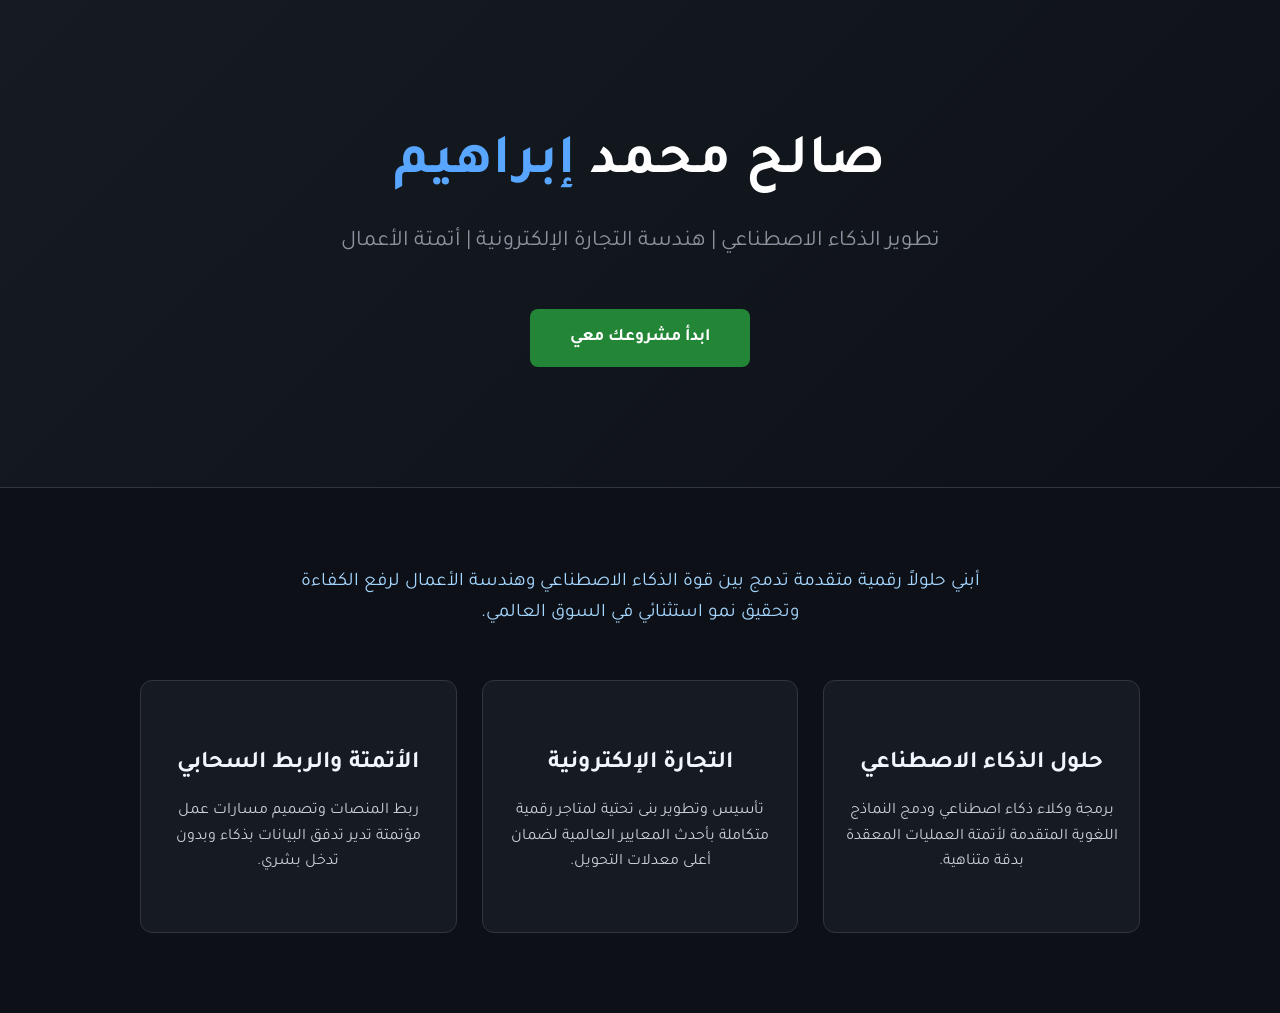
==== index.html @ e8e5a3b8 "Add initial index.html for personal website" ====
<!DOCTYPE html>
<html lang="ar" dir="rtl">
<head>
    <meta charset="UTF-8">
    <meta name="viewport" content="width=device-width, initial-scale=1.0">
    <title>صالح محمد إبراهيم | الموقع الرسمي</title>
    <link href="https://fonts.googleapis.com/css2?family=Tajawal:wght@400;700&display=swap" rel="stylesheet">
    <style>
        body { font-family: 'Tajawal', sans-serif; background-color: #0d1117; color: #c9d1d9; margin: 0; padding: 0; line-height: 1.6; }
        header { text-align: center; padding: 120px 20px; background: linear-gradient(135deg, #161b22, #0d1117); border-bottom: 1px solid #30363d; }
        h1 { font-size: 3.5rem; color: #ffffff; margin: 0; letter-spacing: 1px; }
        h1 span { color: #58a6ff; }
        h2 { font-size: 1.4rem; color: #8b949e; font-weight: 400; margin-top: 15px; }
        .container { max-width: 1000px; margin: 60px auto; padding: 20px; text-align: center; }
        .bio { font-size: 1.2rem; color: #a5d6ff; max-width: 700px; margin: 0 auto 50px auto; }
        .grid { display: grid; grid-template-columns: repeat(auto-fit, minmax(280px, 1fr)); gap: 25px; }
        .card { background: #161b22; border: 1px solid #30363d; padding: 40px 20px; border-radius: 12px; transition: all 0.3s ease; }
        .card:hover { border-color: #58a6ff; transform: translateY(-5px); box-shadow: 0 10px 20px rgba(0,0,0,0.5); }
        .card h3 { color: #f0f6fc; font-size: 1.5rem; margin-bottom: 15px; }
        .btn { display: inline-block; padding: 15px 40px; background: #238636; color: #fff; text-decoration: none; border-radius: 8px; margin-top: 30px; font-weight: bold; font-size: 1.1rem; transition: 0.3s; }
        .btn:hover { background: #2ea043; box-shadow: 0 0 15px rgba(46, 160, 67, 0.4); }
    </style>
</head>
<body>

<header>
    <h1>صالح محمد <span>إبراهيم</span></h1>
    <h2>تطوير الذكاء الاصطناعي | هندسة التجارة الإلكترونية | أتمتة الأعمال</h2>
    <a href="#contact" class="btn">ابدأ مشروعك معي</a>
</header>

<div class="container">
    <p class="bio">أبني حلولاً رقمية متقدمة تدمج بين قوة الذكاء الاصطناعي وهندسة الأعمال لرفع الكفاءة وتحقيق نمو استثنائي في السوق العالمي.</p>
    
    <div class="grid">
        <div class="card">
            <h3>حلول الذكاء الاصطناعي</h3>
            <p>برمجة وكلاء ذكاء اصطناعي ودمج النماذج اللغوية المتقدمة لأتمتة العمليات المعقدة بدقة متناهية.</p>
        </div>
        <div class="card">
            <h3>التجارة الإلكترونية</h3>
            <p>تأسيس وتطوير بنى تحتية لمتاجر رقمية متكاملة بأحدث المعايير العالمية لضمان أعلى معدلات التحويل.</p>
        </div>
        <div class="card">
            <h3>الأتمتة والربط السحابي</h3>
            <p>ربط المنصات وتصميم مسارات عمل مؤتمتة تدير تدفق البيانات بذكاء وبدون تدخل بشري.</p>
        </div>
    </div>
</div>

</body>
</html>
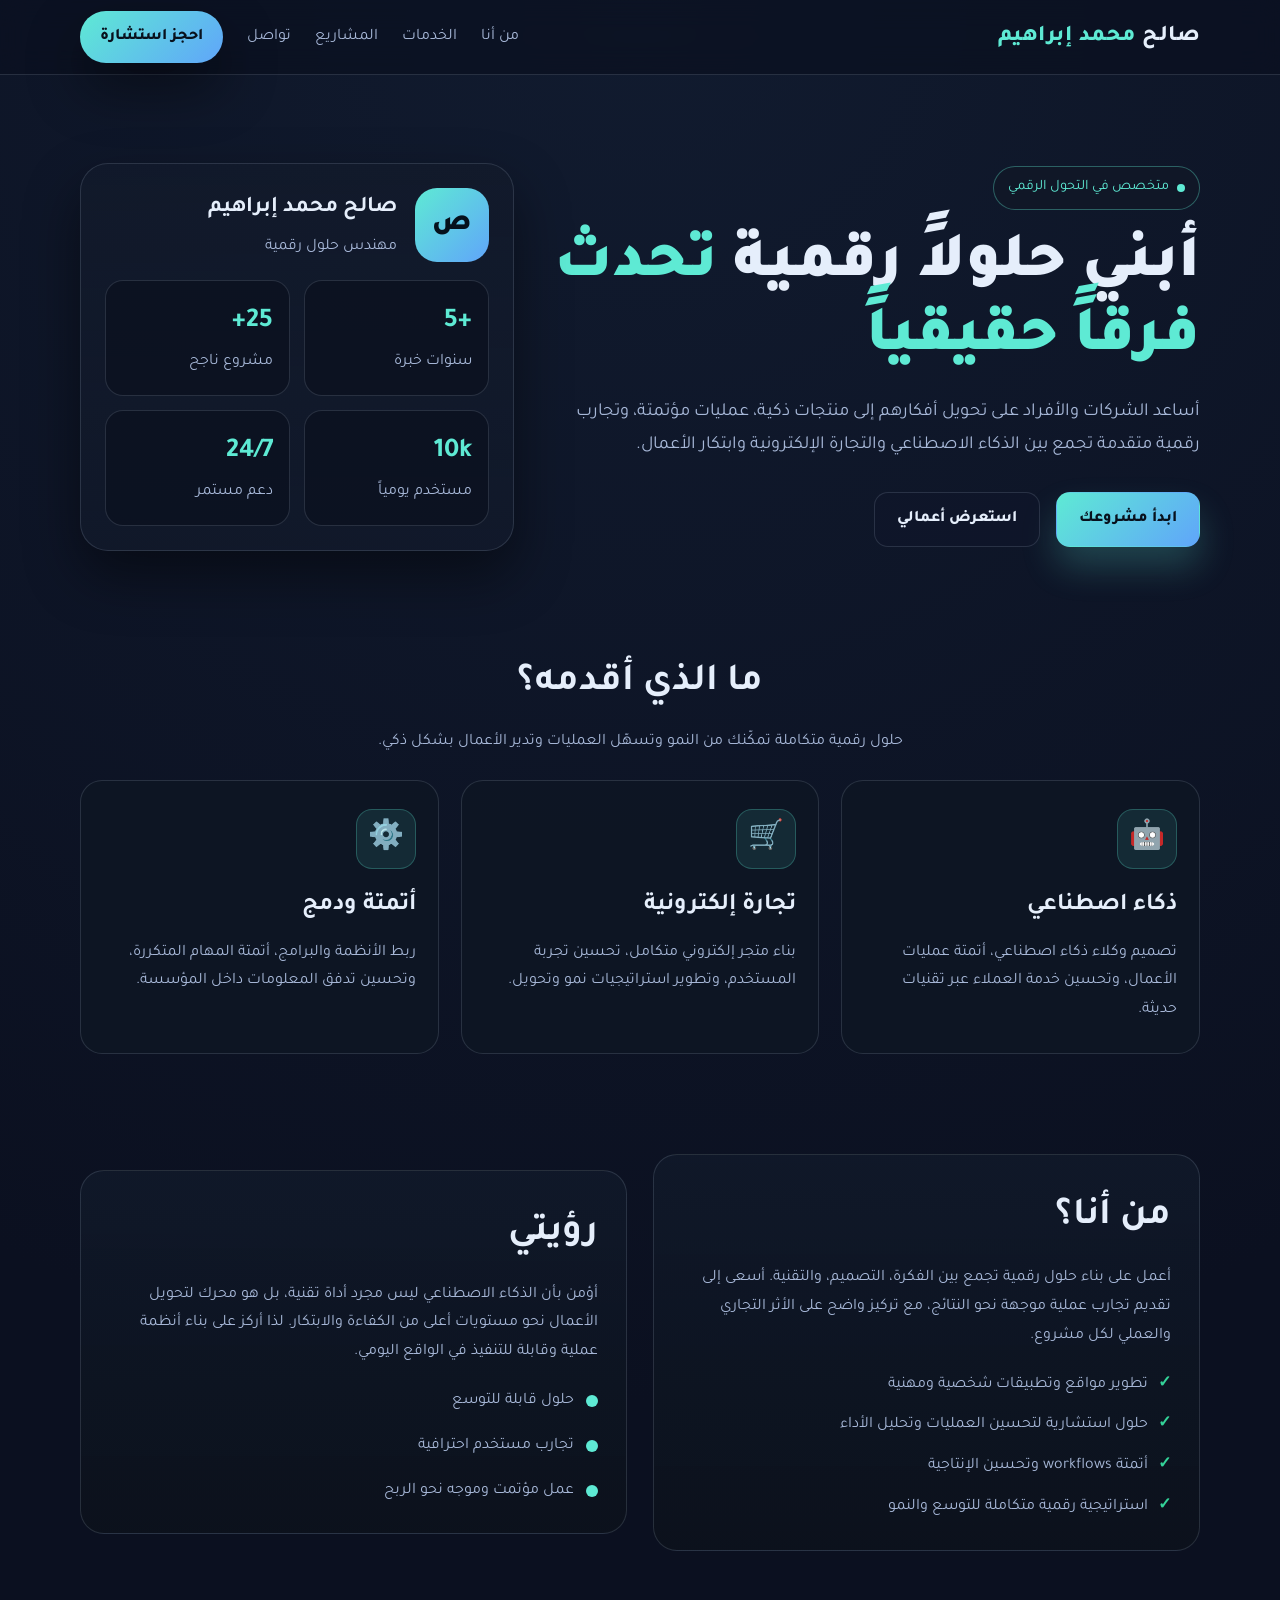
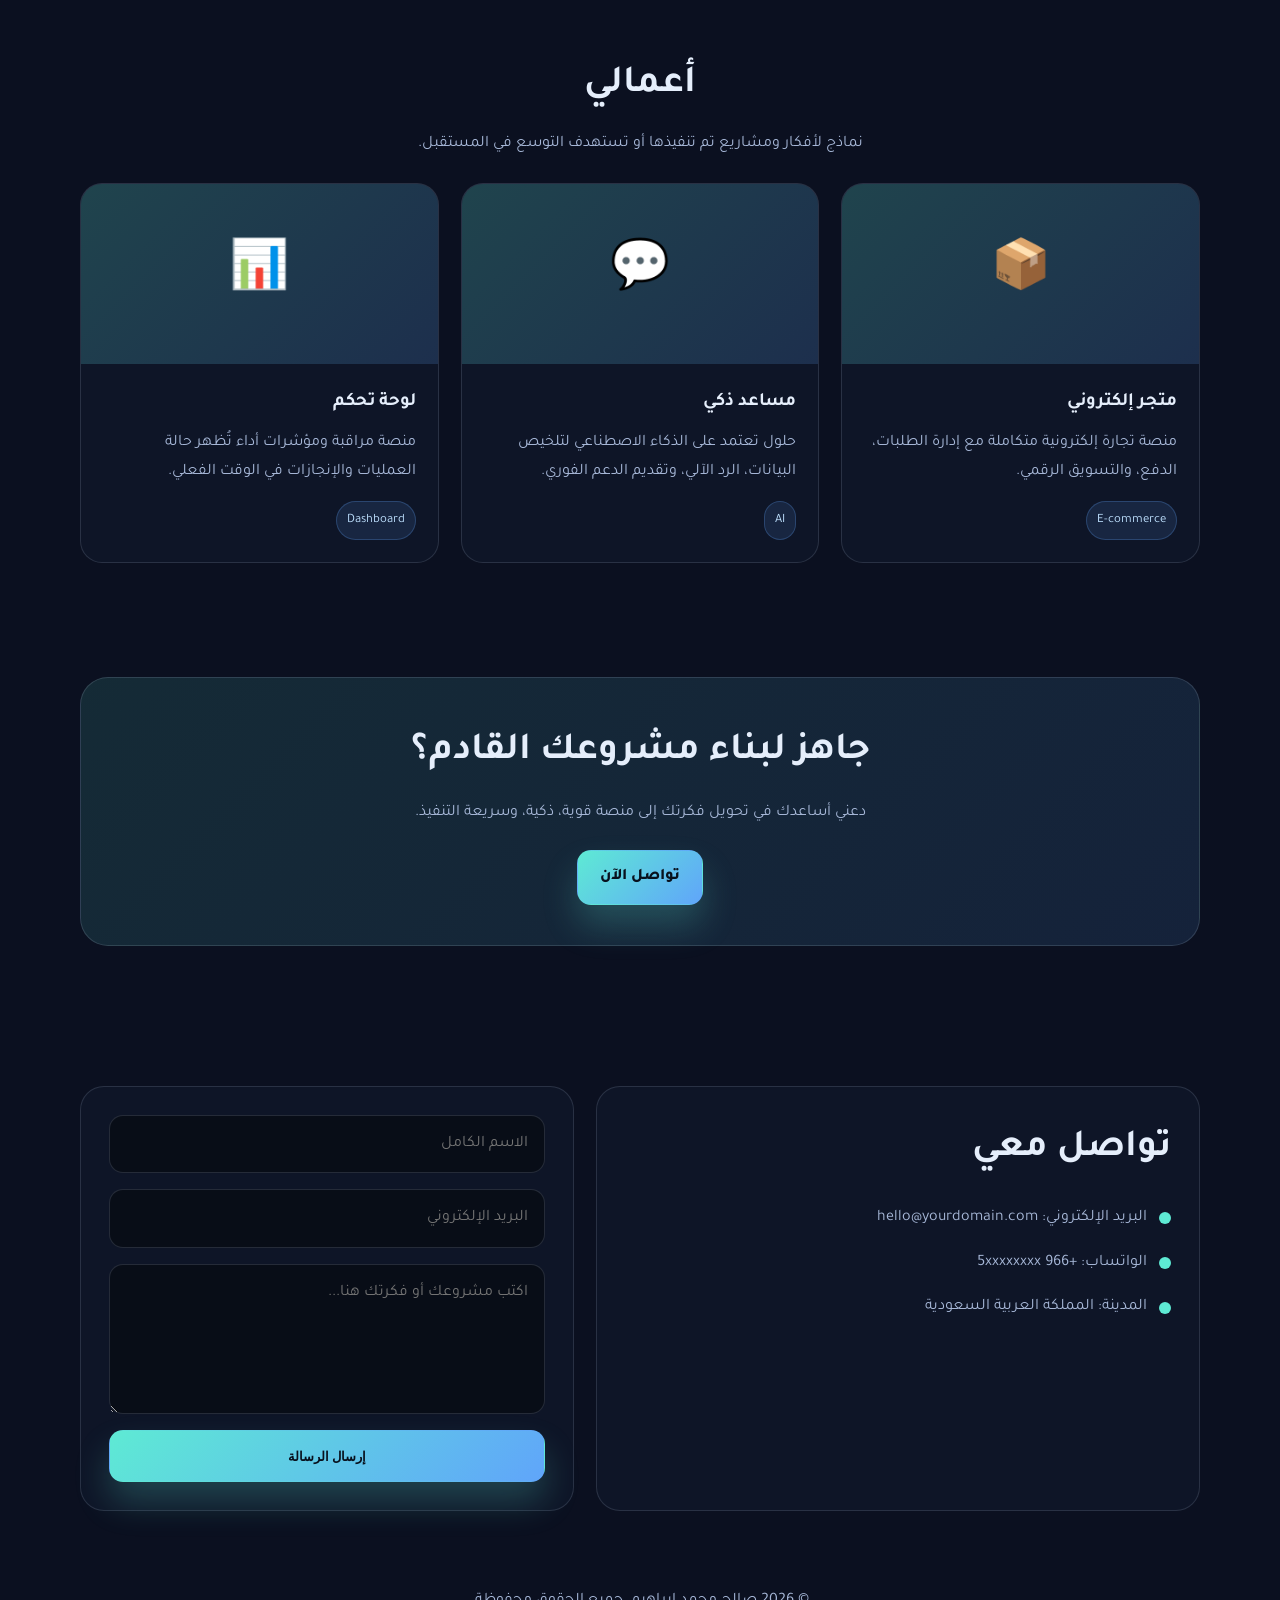
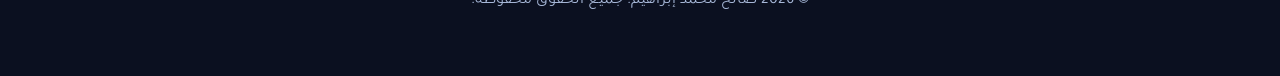
==== commit e72fc6a5: "Create a polished personal portfolio landing page and publish-ready static site" ====
--- a/index.html
+++ b/index.html
@@ -1,52 +1,712 @@
 <!DOCTYPE html>
 <html lang="ar" dir="rtl">
-<head>
-    <meta charset="UTF-8">
-    <meta name="viewport" content="width=device-width, initial-scale=1.0">
-    <title>صالح محمد إبراهيم | الموقع الرسمي</title>
-    <link href="https://fonts.googleapis.com/css2?family=Tajawal:wght@400;700&display=swap" rel="stylesheet">
+  <head>
+    <meta charset="UTF-8" />
+    <meta name="viewport" content="width=device-width, initial-scale=1.0" />
+    <meta
+      name="description"
+      content="موقع شخصي لصالح محمد إبراهيم - تطوير الذكاء الاصطناعي، التجارة الإلكترونية، والأتمتة"
+    />
+    <title>صالح محمد إبراهيم | الموقع الشخصي</title>
+    <link rel="preconnect" href="https://fonts.googleapis.com" />
+    <link rel="preconnect" href="https://fonts.gstatic.com" crossorigin />
+    <link
+      href="https://fonts.googleapis.com/css2?family=Tajawal:wght@400;500;700;800;900&display=swap"
+      rel="stylesheet"
+    />
     <style>
-        body { font-family: 'Tajawal', sans-serif; background-color: #0d1117; color: #c9d1d9; margin: 0; padding: 0; line-height: 1.6; }
-        header { text-align: center; padding: 120px 20px; background: linear-gradient(135deg, #161b22, #0d1117); border-bottom: 1px solid #30363d; }
-        h1 { font-size: 3.5rem; color: #ffffff; margin: 0; letter-spacing: 1px; }
-        h1 span { color: #58a6ff; }
-        h2 { font-size: 1.4rem; color: #8b949e; font-weight: 400; margin-top: 15px; }
-        .container { max-width: 1000px; margin: 60px auto; padding: 20px; text-align: center; }
-        .bio { font-size: 1.2rem; color: #a5d6ff; max-width: 700px; margin: 0 auto 50px auto; }
-        .grid { display: grid; grid-template-columns: repeat(auto-fit, minmax(280px, 1fr)); gap: 25px; }
-        .card { background: #161b22; border: 1px solid #30363d; padding: 40px 20px; border-radius: 12px; transition: all 0.3s ease; }
-        .card:hover { border-color: #58a6ff; transform: translateY(-5px); box-shadow: 0 10px 20px rgba(0,0,0,0.5); }
-        .card h3 { color: #f0f6fc; font-size: 1.5rem; margin-bottom: 15px; }
-        .btn { display: inline-block; padding: 15px 40px; background: #238636; color: #fff; text-decoration: none; border-radius: 8px; margin-top: 30px; font-weight: bold; font-size: 1.1rem; transition: 0.3s; }
-        .btn:hover { background: #2ea043; box-shadow: 0 0 15px rgba(46, 160, 67, 0.4); }
+      :root {
+        --bg: #0b1020;
+        --bg-soft: #121a2b;
+        --panel: rgba(19, 30, 49, 0.9);
+        --primary: #5eead4;
+        --primary-strong: #2dd4bf;
+        --accent: #60a5fa;
+        --text: #e5eefb;
+        --muted: #a7b8d8;
+        --border: rgba(148, 163, 184, 0.2);
+        --success: #34d399;
+        --shadow: 0 25px 55px rgba(0, 0, 0, 0.45);
+      }
+
+      * {
+        box-sizing: border-box;
+      }
+
+      html {
+        scroll-behavior: smooth;
+      }
+
+      body {
+        margin: 0;
+        font-family: "Tajawal", sans-serif;
+        background: radial-gradient(circle at top, #111b2f 0%, var(--bg) 42%);
+        color: var(--text);
+        line-height: 1.8;
+      }
+
+      a {
+        color: inherit;
+        text-decoration: none;
+      }
+
+      img {
+        max-width: 100%;
+        display: block;
+      }
+
+      .container {
+        width: min(1120px, calc(100% - 32px));
+        margin: 0 auto;
+      }
+
+      .topbar {
+        position: sticky;
+        top: 0;
+        z-index: 20;
+        backdrop-filter: blur(14px);
+        background: rgba(11, 16, 32, 0.7);
+        border-bottom: 1px solid var(--border);
+      }
+
+      .nav {
+        display: flex;
+        align-items: center;
+        justify-content: space-between;
+        min-height: 74px;
+      }
+
+      .brand {
+        font-size: 1.4rem;
+        font-weight: 800;
+        letter-spacing: 0.5px;
+      }
+
+      .brand span {
+        color: var(--primary);
+      }
+
+      .nav-links {
+        display: flex;
+        gap: 24px;
+        align-items: center;
+        color: var(--muted);
+        font-size: 1rem;
+      }
+
+      .nav-links a:hover {
+        color: var(--text);
+      }
+
+      .nav-btn {
+        background: linear-gradient(135deg, var(--primary), var(--accent));
+        color: #08111d;
+        padding: 12px 20px;
+        border-radius: 999px;
+        font-weight: 800;
+        box-shadow: var(--shadow);
+      }
+
+      .hero {
+        padding: 88px 0 48px;
+      }
+
+      .hero-inner {
+        display: grid;
+        grid-template-columns: 1.2fr 0.8fr;
+        gap: 36px;
+        align-items: center;
+      }
+
+      .eyebrow {
+        display: inline-flex;
+        align-items: center;
+        gap: 8px;
+        border: 1px solid rgba(94, 234, 212, 0.35);
+        color: var(--primary);
+        background: rgba(17, 24, 39, 0.9);
+        padding: 8px 14px;
+        border-radius: 999px;
+        font-size: 0.9rem;
+      }
+
+      .eyebrow::before {
+        content: "";
+        width: 8px;
+        height: 8px;
+        border-radius: 50%;
+        background: var(--primary);
+        display: inline-block;
+      }
+
+      h1 {
+        font-size: clamp(2.5rem, 5vw, 5rem);
+        line-height: 1.15;
+        margin: 20px 0 16px;
+        font-weight: 900;
+      }
+
+      h1 .highlight {
+        color: var(--primary);
+      }
+
+      .lead {
+        max-width: 640px;
+        color: var(--muted);
+        font-size: 1.15rem;
+      }
+
+      .actions {
+        display: flex;
+        flex-wrap: wrap;
+        gap: 16px;
+        margin-top: 30px;
+      }
+
+      .btn {
+        display: inline-flex;
+        align-items: center;
+        justify-content: center;
+        min-height: 52px;
+        padding: 12px 22px;
+        border-radius: 14px;
+        border: 1px solid transparent;
+        font-weight: 800;
+        transition: 0.25s ease;
+      }
+
+      .btn-primary {
+        color: #08111d;
+        background: linear-gradient(135deg, var(--primary), var(--accent));
+        box-shadow: 0 20px 35px rgba(94, 234, 212, 0.22);
+      }
+
+      .btn-secondary {
+        background: rgba(15, 23, 42, 0.6);
+        border-color: var(--border);
+        color: var(--text);
+      }
+
+      .btn:hover {
+        transform: translateY(-2px);
+      }
+
+      .hero-card {
+        background: linear-gradient(180deg, rgba(18, 26, 43, 0.88), rgba(18, 26, 43, 0.7));
+        border: 1px solid var(--border);
+        border-radius: 28px;
+        padding: 24px;
+        box-shadow: var(--shadow);
+      }
+
+      .profile-box {
+        display: flex;
+        align-items: center;
+        gap: 18px;
+        margin-bottom: 18px;
+      }
+
+      .avatar {
+        width: 74px;
+        height: 74px;
+        border-radius: 22px;
+        background: linear-gradient(135deg, var(--primary), var(--accent));
+        display: grid;
+        place-items: center;
+        font-size: 1.8rem;
+        color: #06111c;
+        font-weight: 900;
+      }
+
+      .profile-box h3 {
+        margin: 0;
+        font-size: 1.4rem;
+      }
+
+      .profile-box p {
+        margin: 4px 0 0;
+        color: var(--muted);
+      }
+
+      .mini-grid {
+        display: grid;
+        grid-template-columns: repeat(2, minmax(160px, 1fr));
+        gap: 14px;
+      }
+
+      .stat {
+        background: rgba(10, 17, 31, 0.7);
+        border: 1px solid var(--border);
+        border-radius: 18px;
+        padding: 18px 16px;
+      }
+
+      .stat strong {
+        display: block;
+        font-size: 1.7rem;
+        color: var(--primary);
+      }
+
+      .stat span {
+        color: var(--muted);
+      }
+
+      section {
+        padding: 50px 0;
+      }
+
+      .section-title {
+        text-align: center;
+        margin-bottom: 24px;
+      }
+
+      .section-title h2 {
+        font-size: clamp(2rem, 3vw, 3rem);
+        margin: 0 0 10px;
+      }
+
+      .section-title p {
+        margin: 0 auto;
+        max-width: 700px;
+        color: var(--muted);
+      }
+
+      .cards {
+        display: grid;
+        grid-template-columns: repeat(3, minmax(240px, 1fr));
+        gap: 22px;
+      }
+
+      .card {
+        background: rgba(14, 22, 36, 0.82);
+        border: 1px solid var(--border);
+        border-radius: 22px;
+        padding: 28px 22px;
+        transition: transform 0.25s ease, border-color 0.25s ease;
+      }
+
+      .card:hover {
+        transform: translateY(-4px);
+        border-color: rgba(92, 234, 212, 0.5);
+      }
+
+      .icon {
+        width: 60px;
+        height: 60px;
+        display: grid;
+        place-items: center;
+        border-radius: 16px;
+        background: rgba(94, 234, 212, 0.1);
+        border: 1px solid rgba(94, 234, 212, 0.25);
+        font-size: 1.8rem;
+        color: var(--primary);
+        margin-bottom: 16px;
+      }
+
+      .card h3 {
+        margin: 0 0 10px;
+        font-size: 1.5rem;
+      }
+
+      .card p {
+        margin: 0;
+        color: var(--muted);
+      }
+
+      .about {
+        display: grid;
+        grid-template-columns: 1fr 1fr;
+        gap: 26px;
+        align-items: center;
+      }
+
+      .about-panel {
+        background: linear-gradient(180deg, rgba(17, 26, 43, 0.8), rgba(12, 18, 28, 0.9));
+        border: 1px solid var(--border);
+        border-radius: 24px;
+        padding: 28px;
+      }
+
+      .about-panel ul {
+        list-style: none;
+        margin: 20px 0 0;
+        padding: 0;
+        display: grid;
+        gap: 12px;
+      }
+
+      .about-panel li {
+        display: flex;
+        align-items: center;
+        gap: 10px;
+        color: var(--muted);
+      }
+
+      .about-panel li::before {
+        content: "✓";
+        color: var(--success);
+        font-weight: 900;
+      }
+
+      .project-grid {
+        display: grid;
+        grid-template-columns: repeat(3, minmax(240px, 1fr));
+        gap: 22px;
+      }
+
+      .project-item {
+        background: rgba(15, 23, 42, 0.8);
+        border: 1px solid var(--border);
+        border-radius: 22px;
+        overflow: hidden;
+      }
+
+      .project-visual {
+        height: 180px;
+        background: linear-gradient(135deg, rgba(94, 234, 212, 0.22), rgba(96, 165, 250, 0.18));
+        display: grid;
+        place-items: center;
+        font-size: 3rem;
+      }
+
+      .project-content {
+        padding: 22px;
+      }
+
+      .project-content h3 {
+        margin: 0 0 10px;
+      }
+
+      .project-content p {
+        margin: 0 0 14px;
+        color: var(--muted);
+      }
+
+      .tag {
+        display: inline-block;
+        background: rgba(96, 165, 250, 0.12);
+        color: #bfe1ff;
+        border: 1px solid rgba(96, 165, 250, 0.25);
+        font-size: 0.8rem;
+        padding: 7px 10px;
+        border-radius: 999px;
+        margin-left: 8px;
+      }
+
+      .cta {
+        text-align: center;
+        padding: 64px 0 90px;
+      }
+
+      .cta-box {
+        background: linear-gradient(135deg, rgba(94, 234, 212, 0.12), rgba(96, 165, 250, 0.12));
+        border: 1px solid rgba(148, 163, 184, 0.22);
+        border-radius: 28px;
+        padding: 40px 20px;
+      }
+
+      .cta-box h2 {
+        margin: 0 0 12px;
+        font-size: clamp(2rem, 3vw, 2.7rem);
+      }
+
+      .cta-box p {
+        color: var(--muted);
+        margin: 0 0 22px;
+      }
+
+      .contact {
+        display: grid;
+        grid-template-columns: 1.1fr 0.9fr;
+        gap: 22px;
+      }
+
+      .contact-box, .contact-form {
+        background: rgba(15, 23, 42, 0.8);
+        border: 1px solid var(--border);
+        border-radius: 24px;
+        padding: 28px;
+      }
+
+      .list {
+        display: grid;
+        gap: 16px;
+        margin-top: 20px;
+      }
+
+      .list-item {
+        display: flex;
+        gap: 12px;
+        align-items: center;
+        color: var(--muted);
+      }
+
+      .list-item .dot {
+        width: 12px;
+        height: 12px;
+        border-radius: 50%;
+        background: var(--primary);
+      }
+
+      .contact-form form {
+        display: grid;
+        gap: 16px;
+      }
+
+      .contact-form input,
+      .contact-form textarea {
+        width: 100%;
+        padding: 14px 16px;
+        border-radius: 14px;
+        border: 1px solid var(--border);
+        background: rgba(8, 12, 21, 0.8);
+        color: var(--text);
+        font: inherit;
+      }
+
+      .contact-form textarea {
+        min-height: 150px;
+        resize: vertical;
+      }
+
+      footer {
+        padding: 26px 0 60px;
+        text-align: center;
+        color: var(--muted);
+      }
+
+      @media (max-width: 900px) {
+        .hero-inner,
+        .about,
+        .contact,
+        .cards,
+        .project-grid {
+          grid-template-columns: 1fr;
+        }
+
+        .nav-links {
+          display: none;
+        }
+      }
+
+      @media (max-width: 560px) {
+        .actions {
+          flex-direction: column;
+          align-items: stretch;
+        }
+
+        .btn {
+          width: 100%;
+        }
+      }
     </style>
-</head>
-<body>
-
-<header>
-    <h1>صالح محمد <span>إبراهيم</span></h1>
-    <h2>تطوير الذكاء الاصطناعي | هندسة التجارة الإلكترونية | أتمتة الأعمال</h2>
-    <a href="#contact" class="btn">ابدأ مشروعك معي</a>
-</header>
-
-<div class="container">
-    <p class="bio">أبني حلولاً رقمية متقدمة تدمج بين قوة الذكاء الاصطناعي وهندسة الأعمال لرفع الكفاءة وتحقيق نمو استثنائي في السوق العالمي.</p>
-    
-    <div class="grid">
-        <div class="card">
-            <h3>حلول الذكاء الاصطناعي</h3>
-            <p>برمجة وكلاء ذكاء اصطناعي ودمج النماذج اللغوية المتقدمة لأتمتة العمليات المعقدة بدقة متناهية.</p>
+  </head>
+  <body>
+    <header class="topbar">
+      <div class="container nav">
+        <div class="brand">صالح <span>محمد إبراهيم</span></div>
+        <nav class="nav-links">
+          <a href="#about">من أنا</a>
+          <a href="#services">الخدمات</a>
+          <a href="#projects">المشاريع</a>
+          <a href="#contact">تواصل</a>
+          <a href="#contact" class="nav-btn">احجز استشارة</a>
+        </nav>
+      </div>
+    </header>
+
+    <main>
+      <section class="hero">
+        <div class="container hero-inner">
+          <div>
+            <div class="eyebrow">متخصص في التحول الرقمي</div>
+            <h1>
+              أبني حلولاً رقمية <span class="highlight">تحدث فرقاً حقيقياً</span>
+            </h1>
+            <p class="lead">
+              أساعد الشركات والأفراد على تحويل أفكارهم إلى منتجات ذكية، عمليات مؤتمتة، وتجارب رقمية متقدمة
+              تجمع بين الذكاء الاصطناعي والتجارة الإلكترونية وابتكار الأعمال.
+            </p>
+            <div class="actions">
+              <a href="#contact" class="btn btn-primary">ابدأ مشروعك</a>
+              <a href="#projects" class="btn btn-secondary">استعرض أعمالي</a>
+            </div>
+          </div>
+
+          <div class="hero-card">
+            <div class="profile-box">
+              <div class="avatar">ص</div>
+              <div>
+                <h3>صالح محمد إبراهيم</h3>
+                <p>مهندس حلول رقمية</p>
+              </div>
+            </div>
+
+            <div class="mini-grid">
+              <div class="stat">
+                <strong>+5</strong>
+                <span>سنوات خبرة</span>
+              </div>
+              <div class="stat">
+                <strong>25+</strong>
+                <span>مشروع ناجح</span>
+              </div>
+              <div class="stat">
+                <strong>10k</strong>
+                <span>مستخدم يومياً</span>
+              </div>
+              <div class="stat">
+                <strong>24/7</strong>
+                <span>دعم مستمر</span>
+              </div>
+            </div>
+          </div>
         </div>
-        <div class="card">
-            <h3>التجارة الإلكترونية</h3>
-            <p>تأسيس وتطوير بنى تحتية لمتاجر رقمية متكاملة بأحدث المعايير العالمية لضمان أعلى معدلات التحويل.</p>
+      </section>
+
+      <section id="services">
+        <div class="container">
+          <div class="section-title">
+            <h2>ما الذي أقدمه؟</h2>
+            <p>حلول رقمية متكاملة تمكّنك من النمو وتسهّل العمليات وتدير الأعمال بشكل ذكي.</p>
+          </div>
+
+          <div class="cards">
+            <article class="card">
+              <div class="icon">🤖</div>
+              <h3>ذكاء اصطناعي</h3>
+              <p>تصميم وكلاء ذكاء اصطناعي، أتمتة عمليات الأعمال، وتحسين خدمة العملاء عبر تقنيات حديثة.</p>
+            </article>
+
+            <article class="card">
+              <div class="icon">🛒</div>
+              <h3>تجارة إلكترونية</h3>
+              <p>بناء متجر إلكتروني متكامل، تحسين تجربة المستخدم، وتطوير استراتيجيات نمو وتحويل.</p>
+            </article>
+
+            <article class="card">
+              <div class="icon">⚙️</div>
+              <h3>أتمتة ودمج</h3>
+              <p>ربط الأنظمة والبرامج، أتمتة المهام المتكررة، وتحسين تدفق المعلومات داخل المؤسسة.</p>
+            </article>
+          </div>
         </div>
-        <div class="card">
-            <h3>الأتمتة والربط السحابي</h3>
-            <p>ربط المنصات وتصميم مسارات عمل مؤتمتة تدير تدفق البيانات بذكاء وبدون تدخل بشري.</p>
+      </section>
+
+      <section id="about">
+        <div class="container about">
+          <div class="about-panel">
+            <div class="section-title" style="text-align: right; margin-bottom: 0;">
+              <h2>من أنا؟</h2>
+            </div>
+            <p style="color: var(--muted); margin-top: 12px;">
+              أعمل على بناء حلول رقمية تجمع بين الفكرة، التصميم، والتقنية. أسعى إلى تقديم تجارب عملية
+              موجهة نحو النتائج، مع تركيز واضح على الأثر التجاري والعملي لكل مشروع.
+            </p>
+            <ul>
+              <li>تطوير مواقع وتطبيقات شخصية ومهنية</li>
+              <li>حلول استشارية لتحسين العمليات وتحليل الأداء</li>
+              <li>أتمتة workflows وتحسين الإنتاجية</li>
+              <li>استراتيجية رقمية متكاملة للتوسع والنمو</li>
+            </ul>
+          </div>
+
+          <div class="about-panel">
+            <div class="section-title" style="text-align: right; margin-bottom: 0;">
+              <h2>رؤيتي</h2>
+            </div>
+            <p style="color: var(--muted); margin-top: 12px;">
+              أؤمن بأن الذكاء الاصطناعي ليس مجرد أداة تقنية، بل هو محرك لتحويل الأعمال نحو مستويات أعلى من
+              الكفاءة والابتكار. لذا أركز على بناء أنظمة عملية وقابلة للتنفيذ في الواقع اليومي.
+            </p>
+            <div class="list">
+              <div class="list-item"><span class="dot"></span><span>حلول قابلة للتوسع</span></div>
+              <div class="list-item"><span class="dot"></span><span>تجارب مستخدم احترافية</span></div>
+              <div class="list-item"><span class="dot"></span><span>عمل مؤتمت وموجه نحو الربح</span></div>
+            </div>
+          </div>
         </div>
-    </div>
-</div>
-
-</body>
+      </section>
+
+      <section id="projects">
+        <div class="container">
+          <div class="section-title">
+            <h2>أعمالي</h2>
+            <p>نماذج لأفكار ومشاريع تم تنفيذها أو تستهدف التوسع في المستقبل.</p>
+          </div>
+
+          <div class="project-grid">
+            <article class="project-item">
+              <div class="project-visual">📦</div>
+              <div class="project-content">
+                <h3>متجر إلكتروني</h3>
+                <p>منصة تجارة إلكترونية متكاملة مع إدارة الطلبات، الدفع، والتسويق الرقمي.</p>
+                <span class="tag">E-commerce</span>
+              </div>
+            </article>
+
+            <article class="project-item">
+              <div class="project-visual">💬</div>
+              <div class="project-content">
+                <h3>مساعد ذكي</h3>
+                <p>حلول تعتمد على الذكاء الاصطناعي لتلخيص البيانات، الرد الآلي، وتقديم الدعم الفوري.</p>
+                <span class="tag">AI</span>
+              </div>
+            </article>
+
+            <article class="project-item">
+              <div class="project-visual">📊</div>
+              <div class="project-content">
+                <h3>لوحة تحكم</h3>
+                <p>منصة مراقبة ومؤشرات أداء تُظهر حالة العمليات والإنجازات في الوقت الفعلي.</p>
+                <span class="tag">Dashboard</span>
+              </div>
+            </article>
+          </div>
+        </div>
+      </section>
+
+      <section class="cta">
+        <div class="container">
+          <div class="cta-box">
+            <h2>جاهز لبناء مشروعك القادم؟</h2>
+            <p>دعني أساعدك في تحويل فكرتك إلى منصة قوية، ذكية، وسريعة التنفيذ.</p>
+            <a href="#contact" class="btn btn-primary">تواصل الآن</a>
+          </div>
+        </div>
+      </section>
+
+      <section id="contact">
+        <div class="container contact">
+          <div class="contact-box">
+            <div class="section-title" style="text-align: right; margin-bottom: 0;">
+              <h2>تواصل معي</h2>
+            </div>
+            <div class="list">
+              <div class="list-item"><span class="dot"></span><span>البريد الإلكتروني: hello@yourdomain.com</span></div>
+              <div class="list-item"><span class="dot"></span><span>الواتساب: +966 5xxxxxxxx</span></div>
+              <div class="list-item"><span class="dot"></span><span>المدينة: المملكة العربية السعودية</span></div>
+            </div>
+          </div>
+
+          <div class="contact-form">
+            <form action="mailto:hello@yourdomain.com" method="post" enctype="text/plain">
+              <input type="text" name="name" placeholder="الاسم الكامل" required />
+              <input type="email" name="email" placeholder="البريد الإلكتروني" required />
+              <textarea name="message" placeholder="اكتب مشروعك أو فكرتك هنا..." required></textarea>
+              <button type="submit" class="btn btn-primary">إرسال الرسالة</button>
+            </form>
+          </div>
+        </div>
+      </section>
+    </main>
+
+    <footer>
+      <div class="container">© <span id="year"></span> صالح محمد إبراهيم. جميع الحقوق محفوظة.</div>
+    </footer>
+
+    <script>
+      document.getElementById("year").textContent = new Date().getFullYear();
+    </script>
+  </body>
 </html>
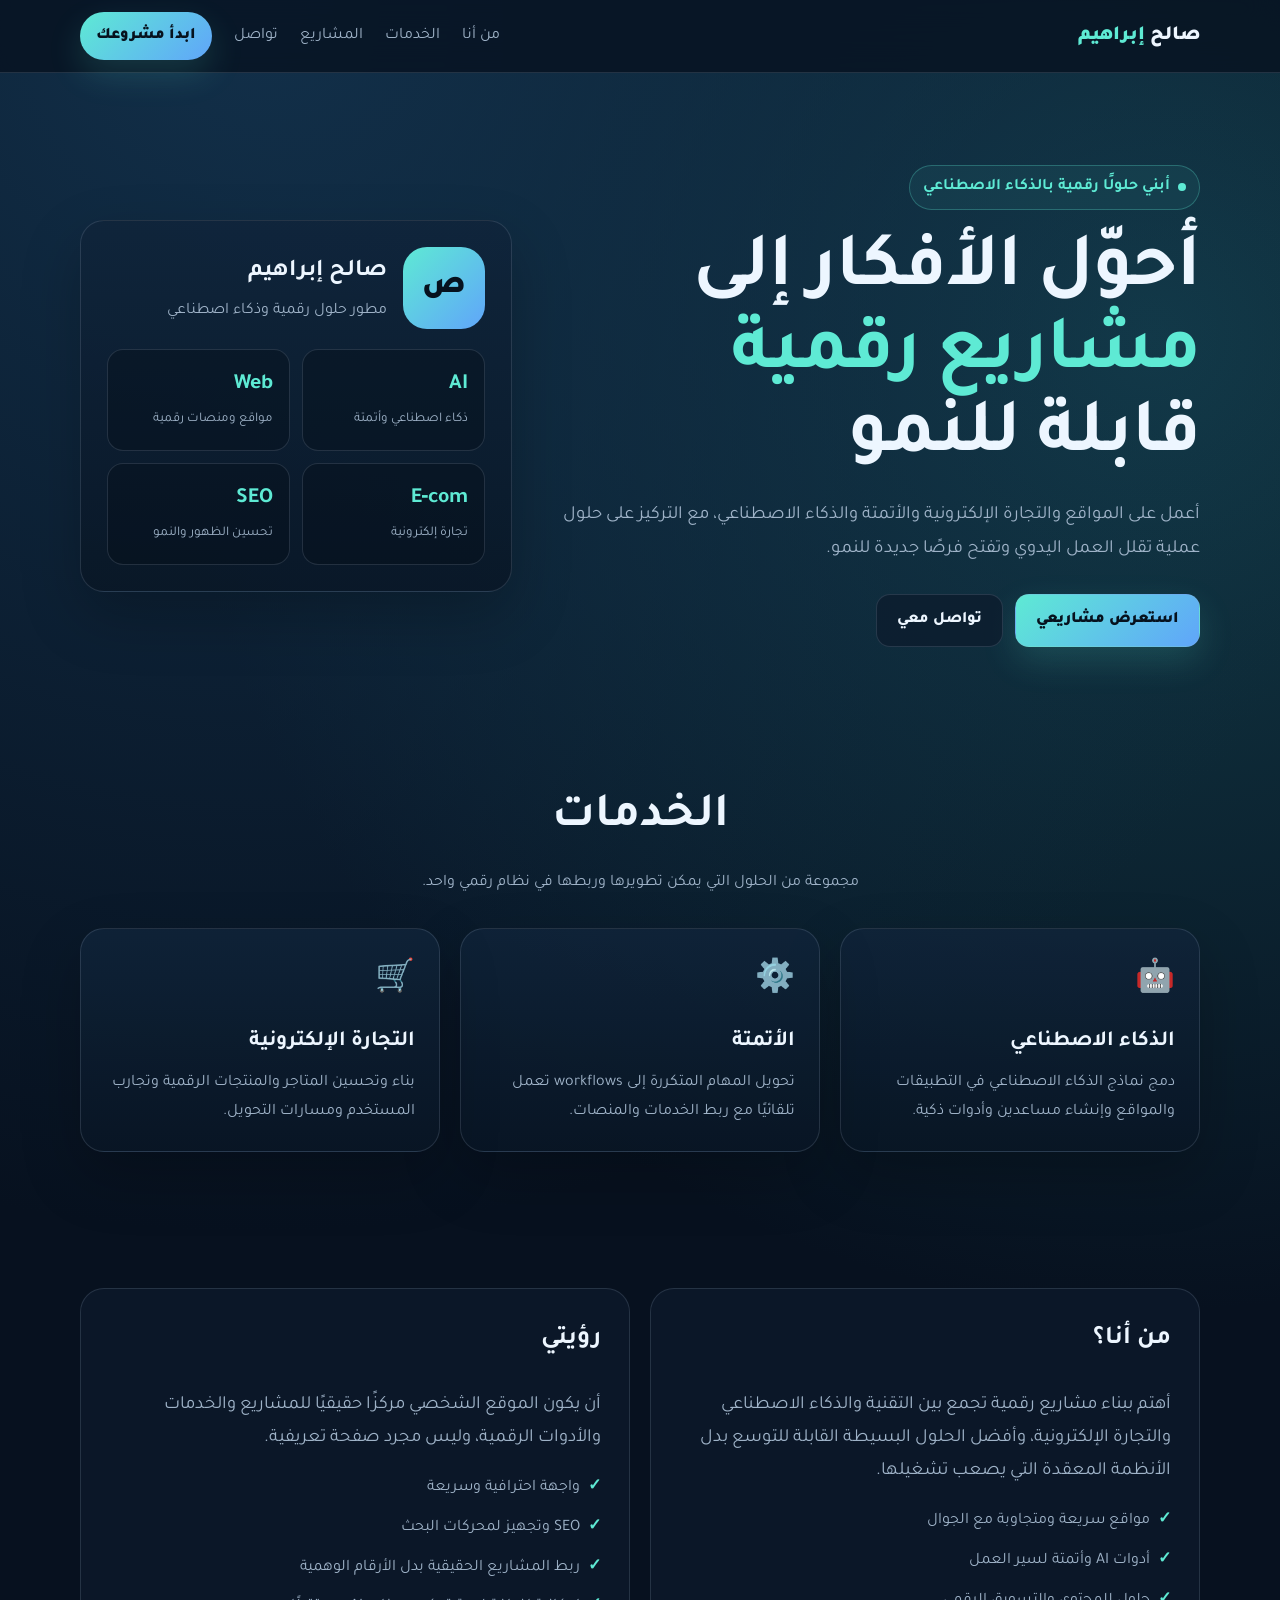
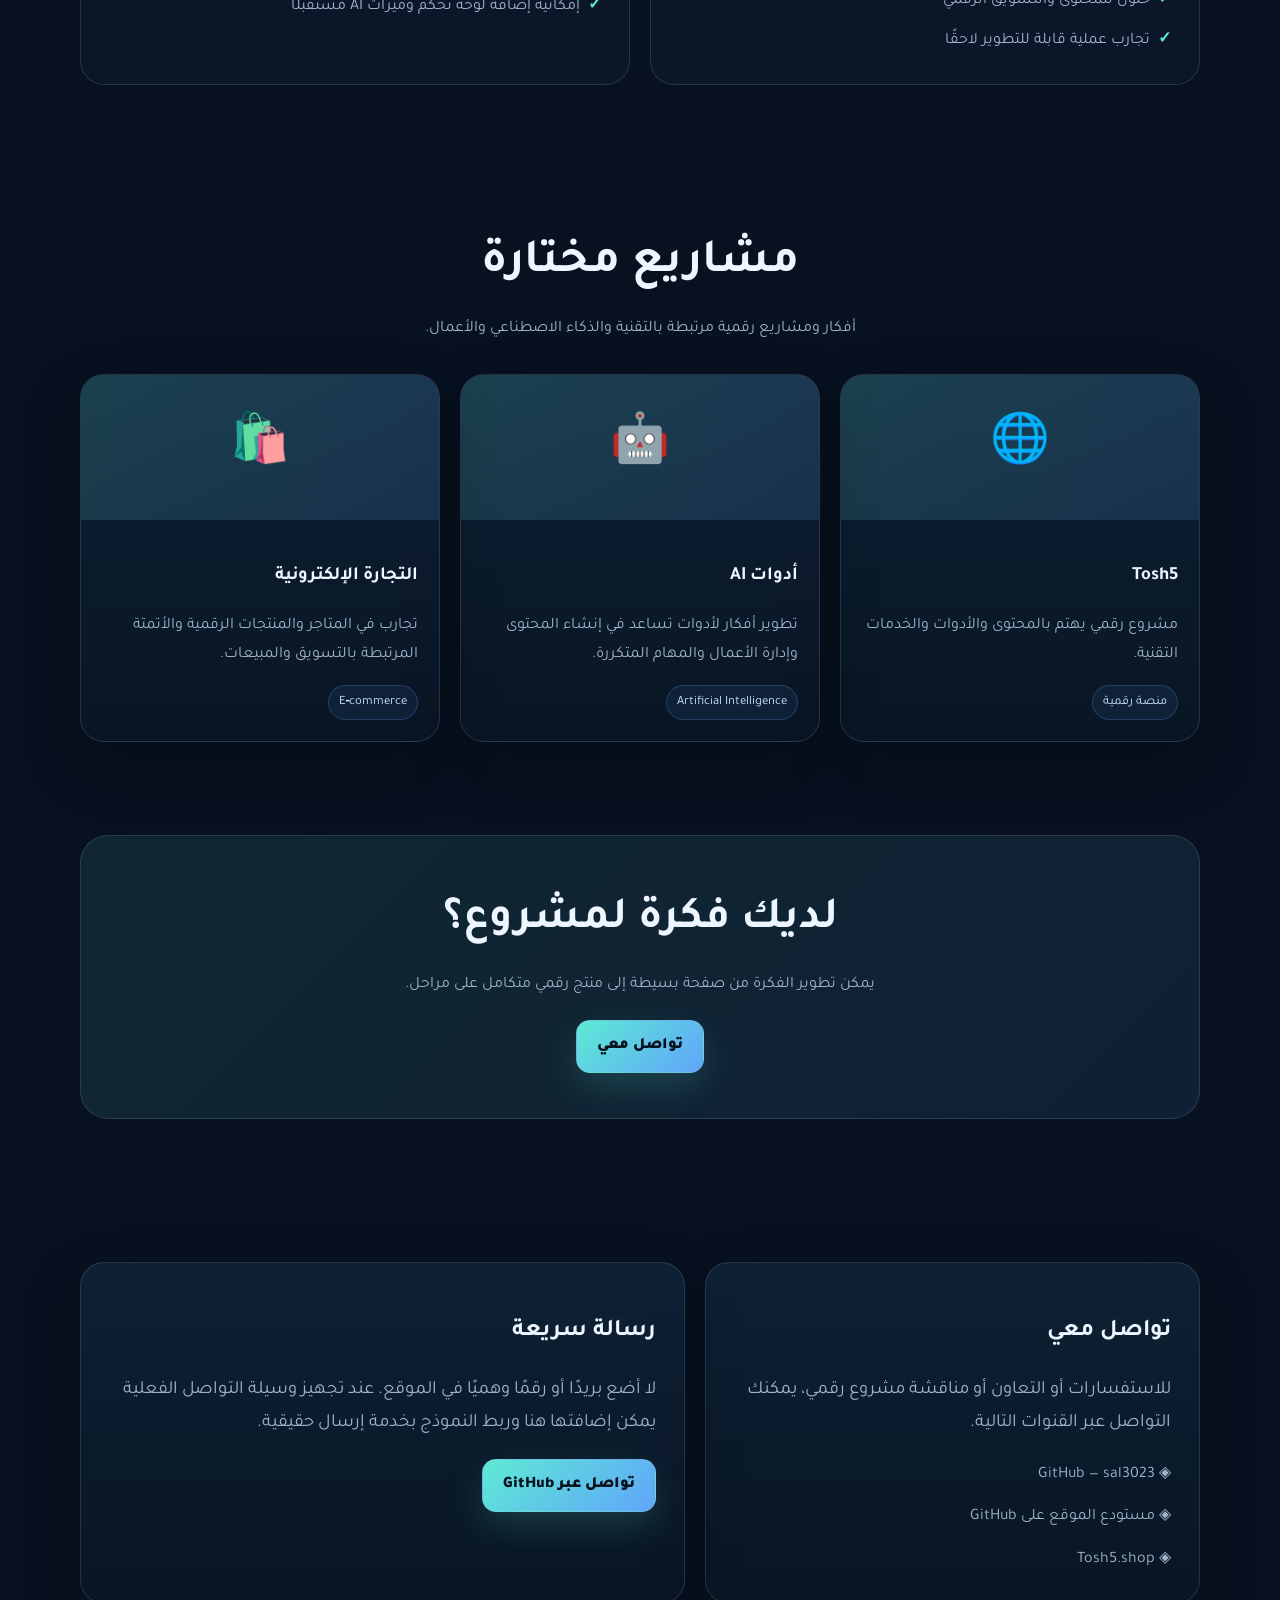
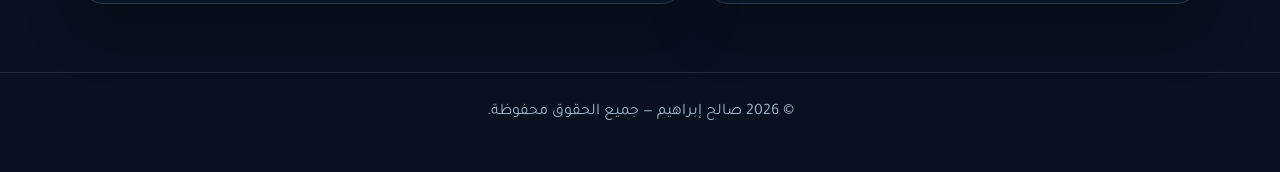
==== commit 93a42da3: "feat: redesign personal website for AI and digital services" ====
--- a/index.html
+++ b/index.html
@@ -1,712 +1,141 @@
 <!DOCTYPE html>
 <html lang="ar" dir="rtl">
-  <head>
-    <meta charset="UTF-8" />
-    <meta name="viewport" content="width=device-width, initial-scale=1.0" />
-    <meta
-      name="description"
-      content="موقع شخصي لصالح محمد إبراهيم - تطوير الذكاء الاصطناعي، التجارة الإلكترونية، والأتمتة"
-    />
-    <title>صالح محمد إبراهيم | الموقع الشخصي</title>
-    <link rel="preconnect" href="https://fonts.googleapis.com" />
-    <link rel="preconnect" href="https://fonts.gstatic.com" crossorigin />
-    <link
-      href="https://fonts.googleapis.com/css2?family=Tajawal:wght@400;500;700;800;900&display=swap"
-      rel="stylesheet"
-    />
-    <style>
-      :root {
-        --bg: #0b1020;
-        --bg-soft: #121a2b;
-        --panel: rgba(19, 30, 49, 0.9);
-        --primary: #5eead4;
-        --primary-strong: #2dd4bf;
-        --accent: #60a5fa;
-        --text: #e5eefb;
-        --muted: #a7b8d8;
-        --border: rgba(148, 163, 184, 0.2);
-        --success: #34d399;
-        --shadow: 0 25px 55px rgba(0, 0, 0, 0.45);
-      }
+<head>
+  <meta charset="UTF-8">
+  <meta name="viewport" content="width=device-width, initial-scale=1.0">
+  <meta name="description" content="صالح إبراهيم — مطور حلول رقمية وذكاء اصطناعي وأتمتة وتجارة إلكترونية.">
+  <meta name="theme-color" content="#07111f">
+  <meta property="og:title" content="صالح إبراهيم | حلول رقمية وذكاء اصطناعي">
+  <meta property="og:description" content="موقع صالح إبراهيم الشخصي — الذكاء الاصطناعي، الأتمتة، المواقع والتجارة الإلكترونية.">
+  <meta property="og:type" content="website">
+  <title>صالح إبراهيم | حلول رقمية وذكاء اصطناعي</title>
+  <link rel="preconnect" href="https://fonts.googleapis.com">
+  <link rel="preconnect" href="https://fonts.gstatic.com" crossorigin>
+  <link href="https://fonts.googleapis.com/css2?family=Tajawal:wght@400;500;700;800;900&display=swap" rel="stylesheet">
+  <style>
+    :root{--bg:#07111f;--panel:#0d1b2d;--panel2:#10243a;--text:#edf6ff;--muted:#9fb3c8;--line:rgba(159,179,200,.18);--primary:#5eead4;--blue:#60a5fa;--max:1120px}
+    *{box-sizing:border-box}html{scroll-behavior:smooth}body{margin:0;font-family:Tajawal,Arial,sans-serif;background:radial-gradient(circle at 20% 0%,#12304a 0,transparent 35%),radial-gradient(circle at 90% 10%,#123b48 0,transparent 30%),var(--bg);color:var(--text);line-height:1.8}
+    a{color:inherit;text-decoration:none}.container{width:min(var(--max),calc(100% - 32px));margin:auto}
+    .topbar{position:sticky;top:0;z-index:50;background:rgba(7,17,31,.78);backdrop-filter:blur(16px);border-bottom:1px solid var(--line)}
+    .nav{min-height:72px;display:flex;align-items:center;justify-content:space-between;gap:20px}.brand{font-size:1.25rem;font-weight:900}.brand span{color:var(--primary)}
+    .links{display:flex;align-items:center;gap:22px;color:var(--muted)}.links a:hover{color:var(--text)}
+    .nav-cta,.btn.primary{background:linear-gradient(135deg,var(--primary),var(--blue));color:#06121e;font-weight:900;box-shadow:0 14px 35px rgba(94,234,212,.16)}
+    .nav-cta{padding:10px 16px;border-radius:999px}.hero{padding:92px 0 60px}.hero-grid{display:grid;grid-template-columns:1.2fr .8fr;gap:40px;align-items:center}
+    .badge{display:inline-flex;gap:8px;align-items:center;padding:7px 13px;border:1px solid rgba(94,234,212,.28);border-radius:999px;color:var(--primary);background:rgba(94,234,212,.06);font-weight:700}.badge i{width:8px;height:8px;border-radius:50%;background:var(--primary);display:block}
+    h1{font-size:clamp(2.7rem,6vw,5.4rem);line-height:1.08;margin:22px 0 18px;letter-spacing:-1px}h1 span{color:var(--primary)}.lead{font-size:1.16rem;color:var(--muted);max-width:680px}
+    .actions{display:flex;flex-wrap:wrap;gap:12px;margin-top:28px}.btn{display:inline-flex;align-items:center;justify-content:center;min-height:50px;padding:11px 20px;border-radius:14px;border:1px solid var(--line);font-weight:800;transition:.2s}.btn:hover{transform:translateY(-2px)}.btn.secondary{background:rgba(13,27,45,.75)}
+    .hero-card,.card,.project,.contact-card{background:linear-gradient(180deg,rgba(16,36,58,.82),rgba(9,22,37,.82));border:1px solid var(--line);border-radius:24px;box-shadow:0 24px 60px rgba(0,0,0,.22)}
+    .hero-card{padding:26px}.avatar{width:82px;height:82px;border-radius:24px;display:grid;place-items:center;background:linear-gradient(135deg,var(--primary),var(--blue));color:#06121e;font-size:2rem;font-weight:900}
+    .profile{display:flex;gap:16px;align-items:center}.profile h2{margin:0;font-size:1.5rem}.profile p{margin:3px 0 0;color:var(--muted)}
+    .quick{display:grid;grid-template-columns:1fr 1fr;gap:12px;margin-top:20px}.quick div{padding:16px;border:1px solid var(--line);border-radius:16px;background:rgba(4,12,22,.35)}.quick strong{display:block;color:var(--primary);font-size:1.35rem}.quick small{color:var(--muted)}
+    section{padding:68px 0}.section-head{text-align:center;max-width:760px;margin:0 auto 30px}.section-head h2{font-size:clamp(2rem,4vw,3rem);margin:0 0 8px}.section-head p{margin:0;color:var(--muted)}
+    .grid3{display:grid;grid-template-columns:repeat(3,1fr);gap:20px}.card{padding:24px}.icon{font-size:2rem;margin-bottom:12px}.card h3{margin:0 0 8px;font-size:1.35rem}.card p,.project p{margin:0;color:var(--muted)}
+    .about{display:grid;grid-template-columns:1fr 1fr;gap:20px}.panel{padding:28px;border-radius:24px;border:1px solid var(--line);background:rgba(13,27,45,.7)}.panel h3{margin-top:0;font-size:1.6rem}.checks{padding:0;margin:18px 0 0;list-style:none;display:grid;gap:11px;color:var(--muted)}.checks li:before{content:"✓";color:var(--primary);font-weight:900;margin-left:8px}
+    .projects{display:grid;grid-template-columns:repeat(3,1fr);gap:20px}.project{overflow:hidden}.project-top{height:145px;display:grid;place-items:center;font-size:3rem;background:linear-gradient(135deg,rgba(94,234,212,.16),rgba(96,165,250,.15))}.project-body{padding:21px}.tag{display:inline-block;margin-top:15px;padding:5px 10px;border-radius:999px;font-size:.8rem;color:#cce7ff;border:1px solid rgba(96,165,250,.24);background:rgba(96,165,250,.08)}
+    .contact{display:grid;grid-template-columns:.9fr 1.1fr;gap:20px}.contact-card{padding:28px}.contact-list{display:grid;gap:14px;margin-top:20px}.contact-list a{color:var(--muted)}.contact-list a:hover{color:var(--primary)}
+    .cta{padding:25px 0 75px}.cta-box{text-align:center;padding:45px 22px;border-radius:28px;border:1px solid var(--line);background:linear-gradient(135deg,rgba(94,234,212,.1),rgba(96,165,250,.1))}.cta-box h2{margin:0 0 10px;font-size:clamp(2rem,4vw,2.8rem)}.cta-box p{color:var(--muted);margin:0 0 20px}
+    footer{border-top:1px solid var(--line);padding:25px 0 45px;color:var(--muted);text-align:center}
+    @media(max-width:850px){.hero-grid,.about,.contact{grid-template-columns:1fr}.grid3,.projects{grid-template-columns:1fr 1fr}.links{display:none}.hero{padding-top:65px}}
+    @media(max-width:560px){.grid3,.projects{grid-template-columns:1fr}.container{width:min(var(--max),calc(100% - 22px))}.actions{flex-direction:column}.btn{width:100%}.hero-card{padding:20px}}
+  </style>
+</head>
+<body>
+<header class="topbar">
+  <div class="container nav">
+    <a class="brand" href="#">صالح <span>إبراهيم</span></a>
+    <nav class="links" aria-label="التنقل">
+      <a href="#about">من أنا</a><a href="#services">الخدمات</a><a href="#projects">المشاريع</a><a href="#contact">تواصل</a>
+      <a class="nav-cta" href="#contact">ابدأ مشروعك</a>
+    </nav>
+  </div>
+</header>
 
-      * {
-        box-sizing: border-box;
-      }
+<main>
+<section class="hero">
+  <div class="container hero-grid">
+    <div>
+      <div class="badge"><i></i> أبني حلولًا رقمية بالذكاء الاصطناعي</div>
+      <h1>أحوّل الأفكار إلى <span>مشاريع رقمية</span> قابلة للنمو</h1>
+      <p class="lead">أعمل على المواقع والتجارة الإلكترونية والأتمتة والذكاء الاصطناعي، مع التركيز على حلول عملية تقلل العمل اليدوي وتفتح فرصًا جديدة للنمو.</p>
+      <div class="actions">
+        <a class="btn primary" href="#projects">استعرض مشاريعي</a>
+        <a class="btn secondary" href="#contact">تواصل معي</a>
+      </div>
+    </div>
+    <aside class="hero-card">
+      <div class="profile"><div class="avatar">ص</div><div><h2>صالح إبراهيم</h2><p>مطور حلول رقمية وذكاء اصطناعي</p></div></div>
+      <div class="quick">
+        <div><strong>AI</strong><small>ذكاء اصطناعي وأتمتة</small></div>
+        <div><strong>Web</strong><small>مواقع ومنصات رقمية</small></div>
+        <div><strong>E‑com</strong><small>تجارة إلكترونية</small></div>
+        <div><strong>SEO</strong><small>تحسين الظهور والنمو</small></div>
+      </div>
+    </aside>
+  </div>
+</section>
 
-      html {
-        scroll-behavior: smooth;
-      }
+<section id="services">
+  <div class="container">
+    <div class="section-head"><h2>الخدمات</h2><p>مجموعة من الحلول التي يمكن تطويرها وربطها في نظام رقمي واحد.</p></div>
+    <div class="grid3">
+      <article class="card"><div class="icon">🤖</div><h3>الذكاء الاصطناعي</h3><p>دمج نماذج الذكاء الاصطناعي في التطبيقات والمواقع وإنشاء مساعدين وأدوات ذكية.</p></article>
+      <article class="card"><div class="icon">⚙️</div><h3>الأتمتة</h3><p>تحويل المهام المتكررة إلى workflows تعمل تلقائيًا مع ربط الخدمات والمنصات.</p></article>
+      <article class="card"><div class="icon">🛒</div><h3>التجارة الإلكترونية</h3><p>بناء وتحسين المتاجر والمنتجات الرقمية وتجارب المستخدم ومسارات التحويل.</p></article>
+    </div>
+  </div>
+</section>
 
-      body {
-        margin: 0;
-        font-family: "Tajawal", sans-serif;
-        background: radial-gradient(circle at top, #111b2f 0%, var(--bg) 42%);
-        color: var(--text);
-        line-height: 1.8;
-      }
+<section id="about">
+  <div class="container about">
+    <div class="panel">
+      <h3>من أنا؟</h3>
+      <p class="lead">أهتم ببناء مشاريع رقمية تجمع بين التقنية والذكاء الاصطناعي والتجارة الإلكترونية، وأفضل الحلول البسيطة القابلة للتوسع بدل الأنظمة المعقدة التي يصعب تشغيلها.</p>
+      <ul class="checks"><li>مواقع سريعة ومتجاوبة مع الجوال</li><li>أدوات AI وأتمتة لسير العمل</li><li>حلول للمحتوى والتسويق الرقمي</li><li>تجارب عملية قابلة للتطوير لاحقًا</li></ul>
+    </div>
+    <div class="panel">
+      <h3>رؤيتي</h3>
+      <p class="lead">أن يكون الموقع الشخصي مركزًا حقيقيًا للمشاريع والخدمات والأدوات الرقمية، وليس مجرد صفحة تعريفية.</p>
+      <ul class="checks"><li>واجهة احترافية وسريعة</li><li>SEO وتجهيز لمحركات البحث</li><li>ربط المشاريع الحقيقية بدل الأرقام الوهمية</li><li>إمكانية إضافة لوحة تحكم وميزات AI مستقبلًا</li></ul>
+    </div>
+  </div>
+</section>
 
-      a {
-        color: inherit;
-        text-decoration: none;
-      }
+<section id="projects">
+  <div class="container">
+    <div class="section-head"><h2>مشاريع مختارة</h2><p>أفكار ومشاريع رقمية مرتبطة بالتقنية والذكاء الاصطناعي والأعمال.</p></div>
+    <div class="projects">
+      <article class="project"><div class="project-top">🌐</div><div class="project-body"><h3>Tosh5</h3><p>مشروع رقمي يهتم بالمحتوى والأدوات والخدمات التقنية.</p><span class="tag">منصة رقمية</span></div></article>
+      <article class="project"><div class="project-top">🤖</div><div class="project-body"><h3>أدوات AI</h3><p>تطوير أفكار لأدوات تساعد في إنشاء المحتوى وإدارة الأعمال والمهام المتكررة.</p><span class="tag">Artificial Intelligence</span></div></article>
+      <article class="project"><div class="project-top">🛍️</div><div class="project-body"><h3>التجارة الإلكترونية</h3><p>تجارب في المتاجر والمنتجات الرقمية والأتمتة المرتبطة بالتسويق والمبيعات.</p><span class="tag">E‑commerce</span></div></article>
+    </div>
+  </div>
+</section>
 
-      img {
-        max-width: 100%;
-        display: block;
-      }
+<section class="cta">
+  <div class="container"><div class="cta-box"><h2>لديك فكرة لمشروع؟</h2><p>يمكن تطوير الفكرة من صفحة بسيطة إلى منتج رقمي متكامل على مراحل.</p><a class="btn primary" href="#contact">تواصل معي</a></div></div>
+</section>
 
-      .container {
-        width: min(1120px, calc(100% - 32px));
-        margin: 0 auto;
-      }
+<section id="contact">
+  <div class="container contact">
+    <div class="contact-card">
+      <h2>تواصل معي</h2>
+      <p class="lead">للاستفسارات أو التعاون أو مناقشة مشروع رقمي، يمكنك التواصل عبر القنوات التالية.</p>
+      <div class="contact-list">
+        <a href="https://github.com/sal3023" target="_blank" rel="noopener">◈ GitHub — sal3023</a>
+        <a href="https://github.com/sal3023/personal-website" target="_blank" rel="noopener">◈ مستودع الموقع على GitHub</a>
+        <a href="https://www.tosh5.shop/" target="_blank" rel="noopener">◈ Tosh5.shop</a>
+      </div>
+    </div>
+    <div class="contact-card">
+      <h2>رسالة سريعة</h2>
+      <p class="lead">لا أضع بريدًا أو رقمًا وهميًا في الموقع. عند تجهيز وسيلة التواصل الفعلية يمكن إضافتها هنا وربط النموذج بخدمة إرسال حقيقية.</p>
+      <a class="btn primary" href="https://github.com/sal3023" target="_blank" rel="noopener">تواصل عبر GitHub</a>
+    </div>
+  </div>
+</section>
+</main>
 
-      .topbar {
-        position: sticky;
-        top: 0;
-        z-index: 20;
-        backdrop-filter: blur(14px);
-        background: rgba(11, 16, 32, 0.7);
-        border-bottom: 1px solid var(--border);
-      }
-
-      .nav {
-        display: flex;
-        align-items: center;
-        justify-content: space-between;
-        min-height: 74px;
-      }
-
-      .brand {
-        font-size: 1.4rem;
-        font-weight: 800;
-        letter-spacing: 0.5px;
-      }
-
-      .brand span {
-        color: var(--primary);
-      }
-
-      .nav-links {
-        display: flex;
-        gap: 24px;
-        align-items: center;
-        color: var(--muted);
-        font-size: 1rem;
-      }
-
-      .nav-links a:hover {
-        color: var(--text);
-      }
-
-      .nav-btn {
-        background: linear-gradient(135deg, var(--primary), var(--accent));
-        color: #08111d;
-        padding: 12px 20px;
-        border-radius: 999px;
-        font-weight: 800;
-        box-shadow: var(--shadow);
-      }
-
-      .hero {
-        padding: 88px 0 48px;
-      }
-
-      .hero-inner {
-        display: grid;
-        grid-template-columns: 1.2fr 0.8fr;
-        gap: 36px;
-        align-items: center;
-      }
-
-      .eyebrow {
-        display: inline-flex;
-        align-items: center;
-        gap: 8px;
-        border: 1px solid rgba(94, 234, 212, 0.35);
-        color: var(--primary);
-        background: rgba(17, 24, 39, 0.9);
-        padding: 8px 14px;
-        border-radius: 999px;
-        font-size: 0.9rem;
-      }
-
-      .eyebrow::before {
-        content: "";
-        width: 8px;
-        height: 8px;
-        border-radius: 50%;
-        background: var(--primary);
-        display: inline-block;
-      }
-
-      h1 {
-        font-size: clamp(2.5rem, 5vw, 5rem);
-        line-height: 1.15;
-        margin: 20px 0 16px;
-        font-weight: 900;
-      }
-
-      h1 .highlight {
-        color: var(--primary);
-      }
-
-      .lead {
-        max-width: 640px;
-        color: var(--muted);
-        font-size: 1.15rem;
-      }
-
-      .actions {
-        display: flex;
-        flex-wrap: wrap;
-        gap: 16px;
-        margin-top: 30px;
-      }
-
-      .btn {
-        display: inline-flex;
-        align-items: center;
-        justify-content: center;
-        min-height: 52px;
-        padding: 12px 22px;
-        border-radius: 14px;
-        border: 1px solid transparent;
-        font-weight: 800;
-        transition: 0.25s ease;
-      }
-
-      .btn-primary {
-        color: #08111d;
-        background: linear-gradient(135deg, var(--primary), var(--accent));
-        box-shadow: 0 20px 35px rgba(94, 234, 212, 0.22);
-      }
-
-      .btn-secondary {
-        background: rgba(15, 23, 42, 0.6);
-        border-color: var(--border);
-        color: var(--text);
-      }
-
-      .btn:hover {
-        transform: translateY(-2px);
-      }
-
-      .hero-card {
-        background: linear-gradient(180deg, rgba(18, 26, 43, 0.88), rgba(18, 26, 43, 0.7));
-        border: 1px solid var(--border);
-        border-radius: 28px;
-        padding: 24px;
-        box-shadow: var(--shadow);
-      }
-
-      .profile-box {
-        display: flex;
-        align-items: center;
-        gap: 18px;
-        margin-bottom: 18px;
-      }
-
-      .avatar {
-        width: 74px;
-        height: 74px;
-        border-radius: 22px;
-        background: linear-gradient(135deg, var(--primary), var(--accent));
-        display: grid;
-        place-items: center;
-        font-size: 1.8rem;
-        color: #06111c;
-        font-weight: 900;
-      }
-
-      .profile-box h3 {
-        margin: 0;
-        font-size: 1.4rem;
-      }
-
-      .profile-box p {
-        margin: 4px 0 0;
-        color: var(--muted);
-      }
-
-      .mini-grid {
-        display: grid;
-        grid-template-columns: repeat(2, minmax(160px, 1fr));
-        gap: 14px;
-      }
-
-      .stat {
-        background: rgba(10, 17, 31, 0.7);
-        border: 1px solid var(--border);
-        border-radius: 18px;
-        padding: 18px 16px;
-      }
-
-      .stat strong {
-        display: block;
-        font-size: 1.7rem;
-        color: var(--primary);
-      }
-
-      .stat span {
-        color: var(--muted);
-      }
-
-      section {
-        padding: 50px 0;
-      }
-
-      .section-title {
-        text-align: center;
-        margin-bottom: 24px;
-      }
-
-      .section-title h2 {
-        font-size: clamp(2rem, 3vw, 3rem);
-        margin: 0 0 10px;
-      }
-
-      .section-title p {
-        margin: 0 auto;
-        max-width: 700px;
-        color: var(--muted);
-      }
-
-      .cards {
-        display: grid;
-        grid-template-columns: repeat(3, minmax(240px, 1fr));
-        gap: 22px;
-      }
-
-      .card {
-        background: rgba(14, 22, 36, 0.82);
-        border: 1px solid var(--border);
-        border-radius: 22px;
-        padding: 28px 22px;
-        transition: transform 0.25s ease, border-color 0.25s ease;
-      }
-
-      .card:hover {
-        transform: translateY(-4px);
-        border-color: rgba(92, 234, 212, 0.5);
-      }
-
-      .icon {
-        width: 60px;
-        height: 60px;
-        display: grid;
-        place-items: center;
-        border-radius: 16px;
-        background: rgba(94, 234, 212, 0.1);
-        border: 1px solid rgba(94, 234, 212, 0.25);
-        font-size: 1.8rem;
-        color: var(--primary);
-        margin-bottom: 16px;
-      }
-
-      .card h3 {
-        margin: 0 0 10px;
-        font-size: 1.5rem;
-      }
-
-      .card p {
-        margin: 0;
-        color: var(--muted);
-      }
-
-      .about {
-        display: grid;
-        grid-template-columns: 1fr 1fr;
-        gap: 26px;
-        align-items: center;
-      }
-
-      .about-panel {
-        background: linear-gradient(180deg, rgba(17, 26, 43, 0.8), rgba(12, 18, 28, 0.9));
-        border: 1px solid var(--border);
-        border-radius: 24px;
-        padding: 28px;
-      }
-
-      .about-panel ul {
-        list-style: none;
-        margin: 20px 0 0;
-        padding: 0;
-        display: grid;
-        gap: 12px;
-      }
-
-      .about-panel li {
-        display: flex;
-        align-items: center;
-        gap: 10px;
-        color: var(--muted);
-      }
-
-      .about-panel li::before {
-        content: "✓";
-        color: var(--success);
-        font-weight: 900;
-      }
-
-      .project-grid {
-        display: grid;
-        grid-template-columns: repeat(3, minmax(240px, 1fr));
-        gap: 22px;
-      }
-
-      .project-item {
-        background: rgba(15, 23, 42, 0.8);
-        border: 1px solid var(--border);
-        border-radius: 22px;
-        overflow: hidden;
-      }
-
-      .project-visual {
-        height: 180px;
-        background: linear-gradient(135deg, rgba(94, 234, 212, 0.22), rgba(96, 165, 250, 0.18));
-        display: grid;
-        place-items: center;
-        font-size: 3rem;
-      }
-
-      .project-content {
-        padding: 22px;
-      }
-
-      .project-content h3 {
-        margin: 0 0 10px;
-      }
-
-      .project-content p {
-        margin: 0 0 14px;
-        color: var(--muted);
-      }
-
-      .tag {
-        display: inline-block;
-        background: rgba(96, 165, 250, 0.12);
-        color: #bfe1ff;
-        border: 1px solid rgba(96, 165, 250, 0.25);
-        font-size: 0.8rem;
-        padding: 7px 10px;
-        border-radius: 999px;
-        margin-left: 8px;
-      }
-
-      .cta {
-        text-align: center;
-        padding: 64px 0 90px;
-      }
-
-      .cta-box {
-        background: linear-gradient(135deg, rgba(94, 234, 212, 0.12), rgba(96, 165, 250, 0.12));
-        border: 1px solid rgba(148, 163, 184, 0.22);
-        border-radius: 28px;
-        padding: 40px 20px;
-      }
-
-      .cta-box h2 {
-        margin: 0 0 12px;
-        font-size: clamp(2rem, 3vw, 2.7rem);
-      }
-
-      .cta-box p {
-        color: var(--muted);
-        margin: 0 0 22px;
-      }
-
-      .contact {
-        display: grid;
-        grid-template-columns: 1.1fr 0.9fr;
-        gap: 22px;
-      }
-
-      .contact-box, .contact-form {
-        background: rgba(15, 23, 42, 0.8);
-        border: 1px solid var(--border);
-        border-radius: 24px;
-        padding: 28px;
-      }
-
-      .list {
-        display: grid;
-        gap: 16px;
-        margin-top: 20px;
-      }
-
-      .list-item {
-        display: flex;
-        gap: 12px;
-        align-items: center;
-        color: var(--muted);
-      }
-
-      .list-item .dot {
-        width: 12px;
-        height: 12px;
-        border-radius: 50%;
-        background: var(--primary);
-      }
-
-      .contact-form form {
-        display: grid;
-        gap: 16px;
-      }
-
-      .contact-form input,
-      .contact-form textarea {
-        width: 100%;
-        padding: 14px 16px;
-        border-radius: 14px;
-        border: 1px solid var(--border);
-        background: rgba(8, 12, 21, 0.8);
-        color: var(--text);
-        font: inherit;
-      }
-
-      .contact-form textarea {
-        min-height: 150px;
-        resize: vertical;
-      }
-
-      footer {
-        padding: 26px 0 60px;
-        text-align: center;
-        color: var(--muted);
-      }
-
-      @media (max-width: 900px) {
-        .hero-inner,
-        .about,
-        .contact,
-        .cards,
-        .project-grid {
-          grid-template-columns: 1fr;
-        }
-
-        .nav-links {
-          display: none;
-        }
-      }
-
-      @media (max-width: 560px) {
-        .actions {
-          flex-direction: column;
-          align-items: stretch;
-        }
-
-        .btn {
-          width: 100%;
-        }
-      }
-    </style>
-  </head>
-  <body>
-    <header class="topbar">
-      <div class="container nav">
-        <div class="brand">صالح <span>محمد إبراهيم</span></div>
-        <nav class="nav-links">
-          <a href="#about">من أنا</a>
-          <a href="#services">الخدمات</a>
-          <a href="#projects">المشاريع</a>
-          <a href="#contact">تواصل</a>
-          <a href="#contact" class="nav-btn">احجز استشارة</a>
-        </nav>
-      </div>
-    </header>
-
-    <main>
-      <section class="hero">
-        <div class="container hero-inner">
-          <div>
-            <div class="eyebrow">متخصص في التحول الرقمي</div>
-            <h1>
-              أبني حلولاً رقمية <span class="highlight">تحدث فرقاً حقيقياً</span>
-            </h1>
-            <p class="lead">
-              أساعد الشركات والأفراد على تحويل أفكارهم إلى منتجات ذكية، عمليات مؤتمتة، وتجارب رقمية متقدمة
-              تجمع بين الذكاء الاصطناعي والتجارة الإلكترونية وابتكار الأعمال.
-            </p>
-            <div class="actions">
-              <a href="#contact" class="btn btn-primary">ابدأ مشروعك</a>
-              <a href="#projects" class="btn btn-secondary">استعرض أعمالي</a>
-            </div>
-          </div>
-
-          <div class="hero-card">
-            <div class="profile-box">
-              <div class="avatar">ص</div>
-              <div>
-                <h3>صالح محمد إبراهيم</h3>
-                <p>مهندس حلول رقمية</p>
-              </div>
-            </div>
-
-            <div class="mini-grid">
-              <div class="stat">
-                <strong>+5</strong>
-                <span>سنوات خبرة</span>
-              </div>
-              <div class="stat">
-                <strong>25+</strong>
-                <span>مشروع ناجح</span>
-              </div>
-              <div class="stat">
-                <strong>10k</strong>
-                <span>مستخدم يومياً</span>
-              </div>
-              <div class="stat">
-                <strong>24/7</strong>
-                <span>دعم مستمر</span>
-              </div>
-            </div>
-          </div>
-        </div>
-      </section>
-
-      <section id="services">
-        <div class="container">
-          <div class="section-title">
-            <h2>ما الذي أقدمه؟</h2>
-            <p>حلول رقمية متكاملة تمكّنك من النمو وتسهّل العمليات وتدير الأعمال بشكل ذكي.</p>
-          </div>
-
-          <div class="cards">
-            <article class="card">
-              <div class="icon">🤖</div>
-              <h3>ذكاء اصطناعي</h3>
-              <p>تصميم وكلاء ذكاء اصطناعي، أتمتة عمليات الأعمال، وتحسين خدمة العملاء عبر تقنيات حديثة.</p>
-            </article>
-
-            <article class="card">
-              <div class="icon">🛒</div>
-              <h3>تجارة إلكترونية</h3>
-              <p>بناء متجر إلكتروني متكامل، تحسين تجربة المستخدم، وتطوير استراتيجيات نمو وتحويل.</p>
-            </article>
-
-            <article class="card">
-              <div class="icon">⚙️</div>
-              <h3>أتمتة ودمج</h3>
-              <p>ربط الأنظمة والبرامج، أتمتة المهام المتكررة، وتحسين تدفق المعلومات داخل المؤسسة.</p>
-            </article>
-          </div>
-        </div>
-      </section>
-
-      <section id="about">
-        <div class="container about">
-          <div class="about-panel">
-            <div class="section-title" style="text-align: right; margin-bottom: 0;">
-              <h2>من أنا؟</h2>
-            </div>
-            <p style="color: var(--muted); margin-top: 12px;">
-              أعمل على بناء حلول رقمية تجمع بين الفكرة، التصميم، والتقنية. أسعى إلى تقديم تجارب عملية
-              موجهة نحو النتائج، مع تركيز واضح على الأثر التجاري والعملي لكل مشروع.
-            </p>
-            <ul>
-              <li>تطوير مواقع وتطبيقات شخصية ومهنية</li>
-              <li>حلول استشارية لتحسين العمليات وتحليل الأداء</li>
-              <li>أتمتة workflows وتحسين الإنتاجية</li>
-              <li>استراتيجية رقمية متكاملة للتوسع والنمو</li>
-            </ul>
-          </div>
-
-          <div class="about-panel">
-            <div class="section-title" style="text-align: right; margin-bottom: 0;">
-              <h2>رؤيتي</h2>
-            </div>
-            <p style="color: var(--muted); margin-top: 12px;">
-              أؤمن بأن الذكاء الاصطناعي ليس مجرد أداة تقنية، بل هو محرك لتحويل الأعمال نحو مستويات أعلى من
-              الكفاءة والابتكار. لذا أركز على بناء أنظمة عملية وقابلة للتنفيذ في الواقع اليومي.
-            </p>
-            <div class="list">
-              <div class="list-item"><span class="dot"></span><span>حلول قابلة للتوسع</span></div>
-              <div class="list-item"><span class="dot"></span><span>تجارب مستخدم احترافية</span></div>
-              <div class="list-item"><span class="dot"></span><span>عمل مؤتمت وموجه نحو الربح</span></div>
-            </div>
-          </div>
-        </div>
-      </section>
-
-      <section id="projects">
-        <div class="container">
-          <div class="section-title">
-            <h2>أعمالي</h2>
-            <p>نماذج لأفكار ومشاريع تم تنفيذها أو تستهدف التوسع في المستقبل.</p>
-          </div>
-
-          <div class="project-grid">
-            <article class="project-item">
-              <div class="project-visual">📦</div>
-              <div class="project-content">
-                <h3>متجر إلكتروني</h3>
-                <p>منصة تجارة إلكترونية متكاملة مع إدارة الطلبات، الدفع، والتسويق الرقمي.</p>
-                <span class="tag">E-commerce</span>
-              </div>
-            </article>
-
-            <article class="project-item">
-              <div class="project-visual">💬</div>
-              <div class="project-content">
-                <h3>مساعد ذكي</h3>
-                <p>حلول تعتمد على الذكاء الاصطناعي لتلخيص البيانات، الرد الآلي، وتقديم الدعم الفوري.</p>
-                <span class="tag">AI</span>
-              </div>
-            </article>
-
-            <article class="project-item">
-              <div class="project-visual">📊</div>
-              <div class="project-content">
-                <h3>لوحة تحكم</h3>
-                <p>منصة مراقبة ومؤشرات أداء تُظهر حالة العمليات والإنجازات في الوقت الفعلي.</p>
-                <span class="tag">Dashboard</span>
-              </div>
-            </article>
-          </div>
-        </div>
-      </section>
-
-      <section class="cta">
-        <div class="container">
-          <div class="cta-box">
-            <h2>جاهز لبناء مشروعك القادم؟</h2>
-            <p>دعني أساعدك في تحويل فكرتك إلى منصة قوية، ذكية، وسريعة التنفيذ.</p>
-            <a href="#contact" class="btn btn-primary">تواصل الآن</a>
-          </div>
-        </div>
-      </section>
-
-      <section id="contact">
-        <div class="container contact">
-          <div class="contact-box">
-            <div class="section-title" style="text-align: right; margin-bottom: 0;">
-              <h2>تواصل معي</h2>
-            </div>
-            <div class="list">
-              <div class="list-item"><span class="dot"></span><span>البريد الإلكتروني: hello@yourdomain.com</span></div>
-              <div class="list-item"><span class="dot"></span><span>الواتساب: +966 5xxxxxxxx</span></div>
-              <div class="list-item"><span class="dot"></span><span>المدينة: المملكة العربية السعودية</span></div>
-            </div>
-          </div>
-
-          <div class="contact-form">
-            <form action="mailto:hello@yourdomain.com" method="post" enctype="text/plain">
-              <input type="text" name="name" placeholder="الاسم الكامل" required />
-              <input type="email" name="email" placeholder="البريد الإلكتروني" required />
-              <textarea name="message" placeholder="اكتب مشروعك أو فكرتك هنا..." required></textarea>
-              <button type="submit" class="btn btn-primary">إرسال الرسالة</button>
-            </form>
-          </div>
-        </div>
-      </section>
-    </main>
-
-    <footer>
-      <div class="container">© <span id="year"></span> صالح محمد إبراهيم. جميع الحقوق محفوظة.</div>
-    </footer>
-
-    <script>
-      document.getElementById("year").textContent = new Date().getFullYear();
-    </script>
-  </body>
-</html>
+<footer><div class="container">© <span id="year"></span> صالح إبراهيم — جميع الحقوق محفوظة.</div></footer>
+<script>document.getElementById("year").textContent=new Date().getFullYear();</script>
+</body>
+</html>
